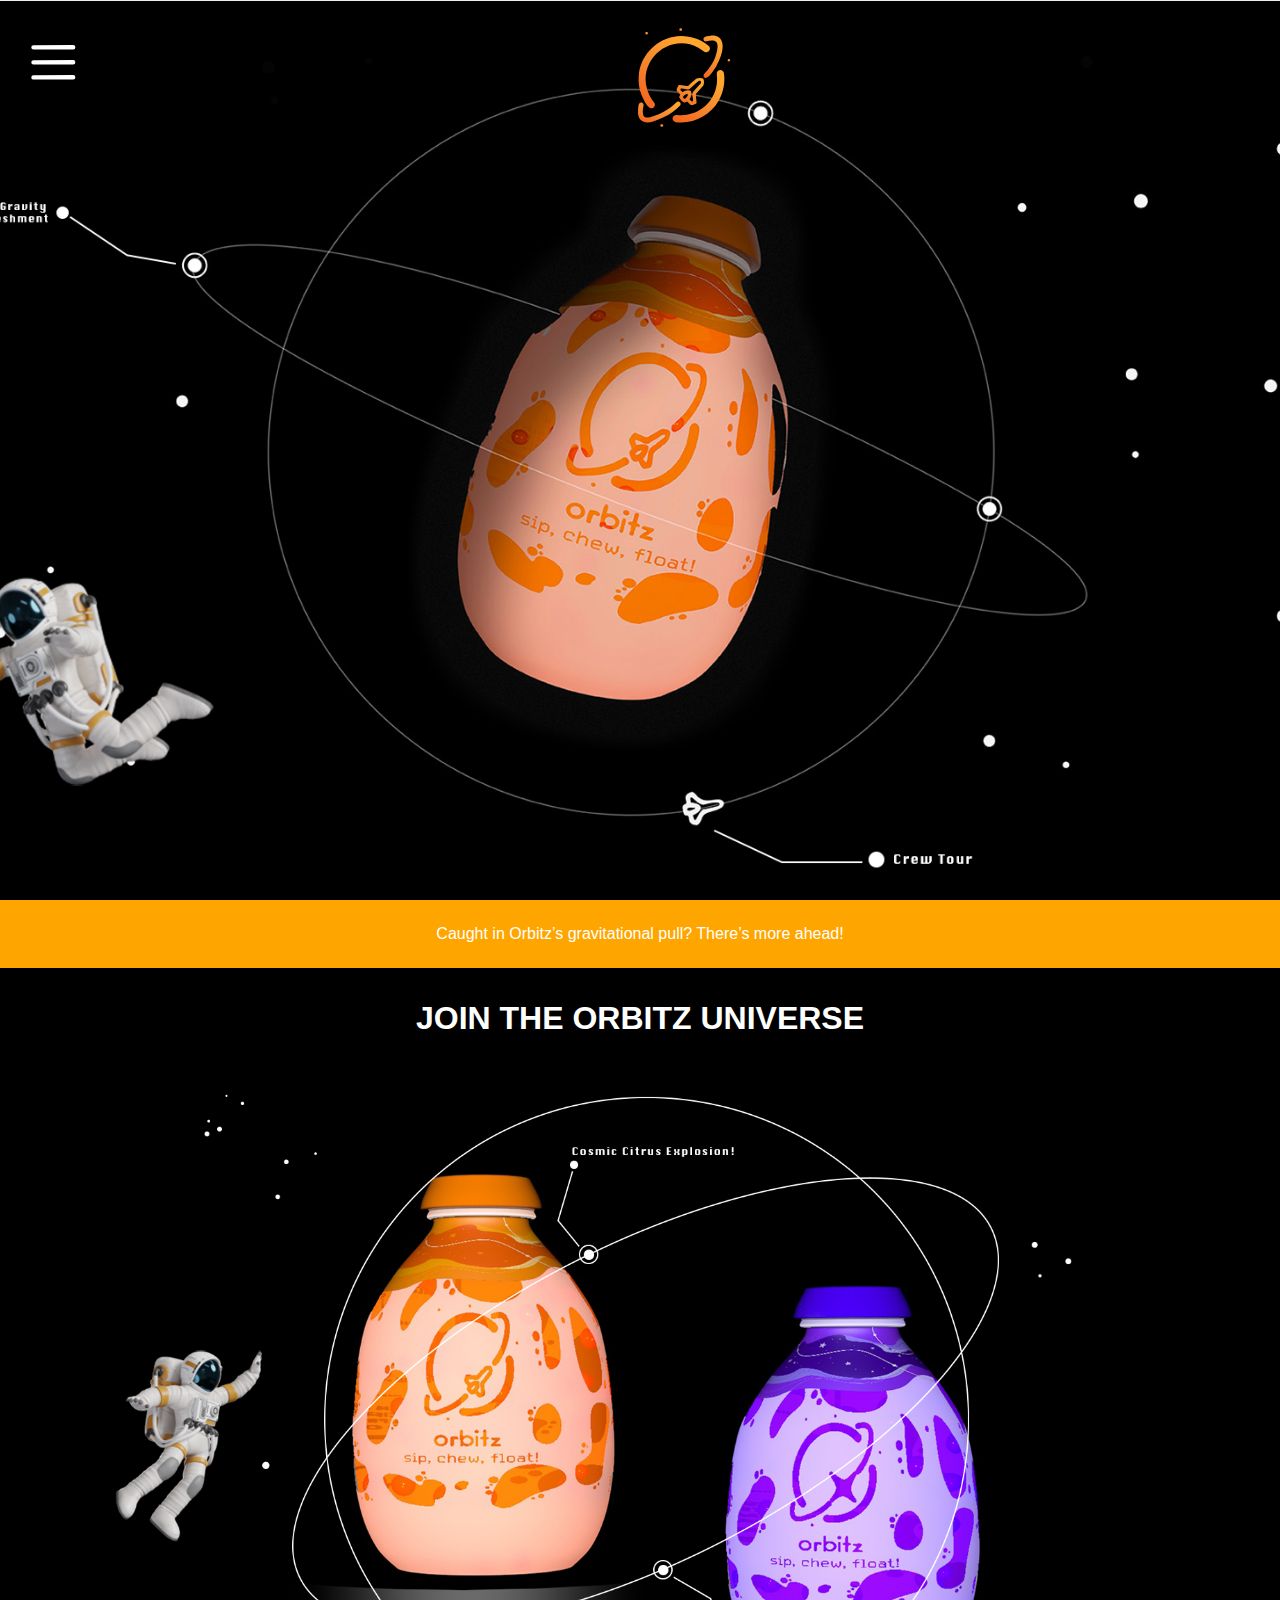
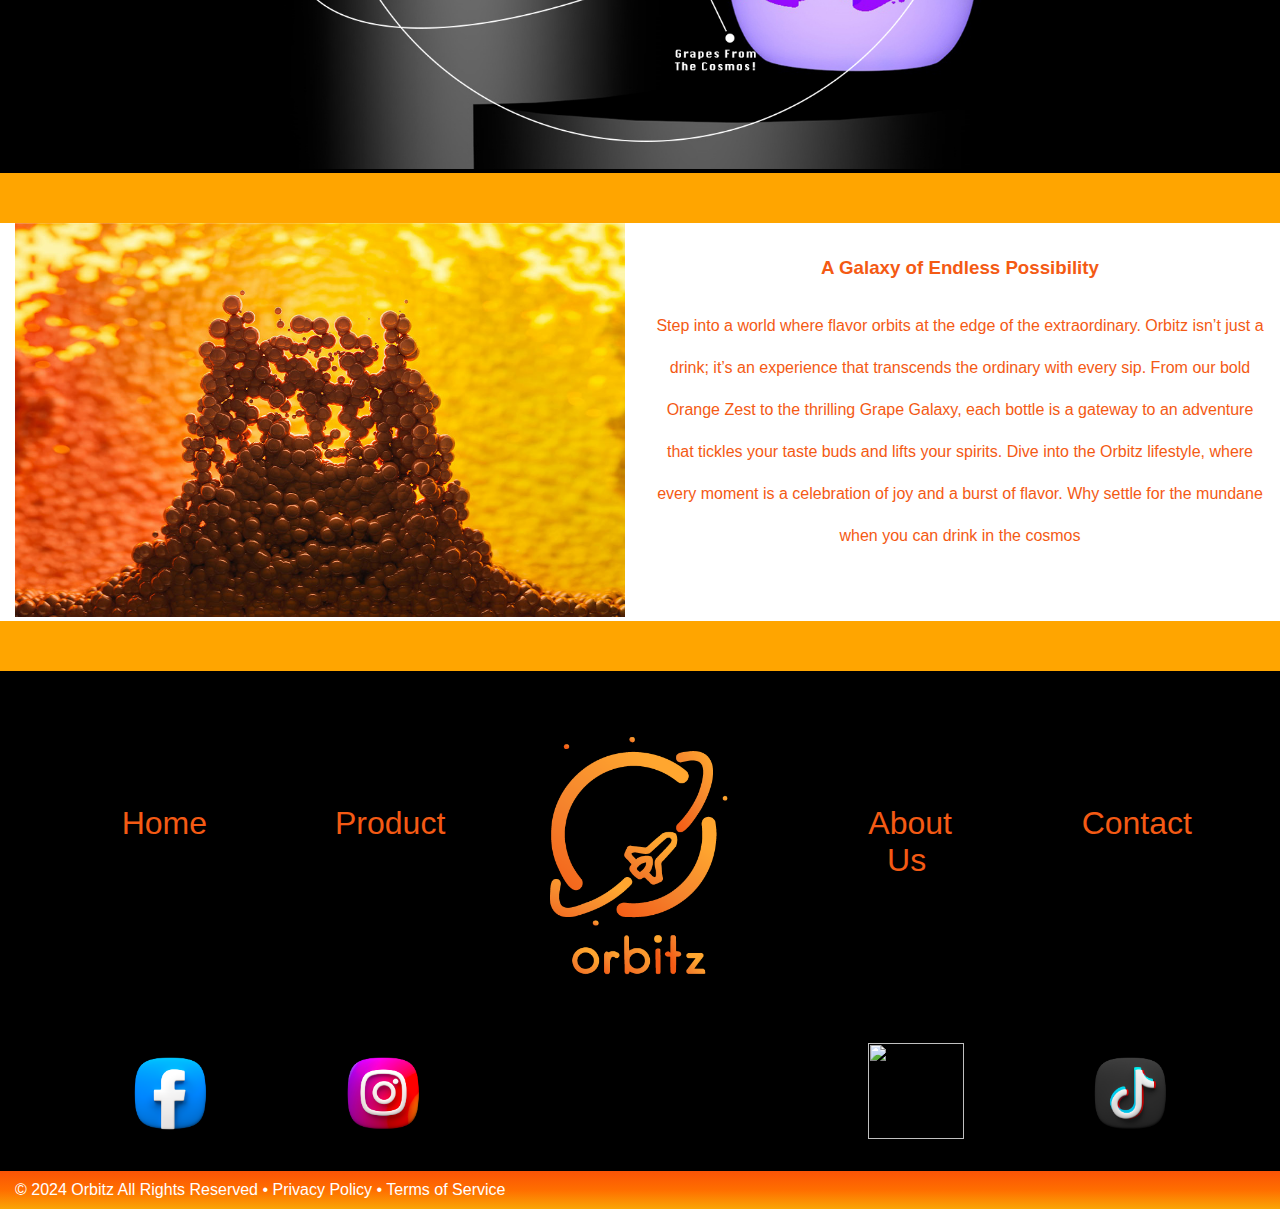
==== index.html @ f62c3085 "Updated the HTML and CSS for all pages" ====
<!DOCTYPE html> 
<html lang="en">

<!-- PAGE SET -->
<head>
<meta charset="UTF-8">
<meta name="viewport" content="width=device-width, initial-scale=1.0">
<title>Orbitz</title>

<!-- CSS LINKS -->
<link href="css/main.css" rel="stylesheet" type="text/css" media="screen">
<link href="css/grid.css" rel="stylesheet" type="text/css" media="screen">

<!-- FONTS -->
<link rel="stylesheet" href="https://use.typekit.net/qor8jmp.css">
<link rel="stylesheet" media="screen" href="https://fontlibrary.org//face/chicagoflf" type="text/css"/>

</head>

<!-- ORBITZ LANDING PAGE -->
<body  id="landing">
    <main>

        <!-- HEADER -->
<section id="hero">
    <header id="main_header" class="grid-con">
            <h2 class="hidden">Hero</h2>

        <nav id="main-nav" class="col-span-1">
            <h2 class="hidden">Main Navigation</h2>
            <input type="checkbox" id="hamburger">
            <label for="hamburger">
                <svg id="hamburger" data-name="Layer 1" xmlns="http://www.w3.org/2000/svg" version="1.1" viewBox="0 0 400 400">
                    <line id="top_line" data-name="top line" class="cls-1" x1="96.5" y1="121.8" x2="303.5" y2="121.4" stroke="#fff" stroke-linecap="round" stroke-miterlimit="10" stroke-width="23px"/>
                    <line id="mid_line" data-name="mid line" class="cls-1" x1="96.5" y1="200.2" x2="303.5" y2="199.8" stroke="#fff" stroke-linecap="round" stroke-miterlimit="10" stroke-width="23px"/>
                    <line id="bot_line" data-name="bot line" class="cls-1" x1="96.5" y1="278.6" x2="303.5" y2="278.2" stroke="#fff" stroke-linecap="round" stroke-miterlimit="10" stroke-width="23px"/>
                  </svg>
            </label>
            <div id="burger-con">
                <ul>
                    <li><a href="index.html">Home</a></li>
                    <li><a href="product.html">Product</a></li>
                    <li><a href="about.html">About Us</a></li>
                    <li><a href="contact.html">Contact</a></li>
                </ul>
            </div>
        </nav>
    <div id="logo_cont" class="grid-con col-start-2 col-span-2 m-col-start-6 ">
        <div id="logo" class="col-span-full">
            <img src="images/logo.svg" alt="orbitz_logo">
        </div>
    </div>
    </header>

</section>

    <!-- BREAK  -->
    <div class="break full-width-grid-con"> <p class="col-span-full">Caught in Orbitz’s gravitational pull? There’s more ahead!</p> </div>

    <!-- SECTION ORBITZ UNIVERSE -->
    <section class="grid-con">
        <h1 id="universe" class="col-span-full m-col-span-full">JOIN THE ORBITZ UNIVERSE</h2>
        <picture class="col-span-full m-col-span-full">
                <source srcset="images/desktop_cylin.jpg" media="(min-width: 768px)">
                <source srcset="images/mobile_cylin.jpg" media="(max-width: 767px)">
                <img src="images/desktop_cylin.jpg" alt="grape and orange flavour bottle display"> 
        </picture>
    </section>

    <!--BREAK-->    
    <div class="break full-width-grid-con"></div>
    
    <!-- SECTION ENDLESS POSSIBILITY -->
    <section id="possibility" class="grid-con">
        <h2 class="hidden">Endless Possibility</h2>

        <!-- Section Image -->
        <picture class="col-span-full l-col-start-1 l-col-span-6">
            <source srcset="images/possibility_desktop.jpg" media="(min-width: 768px)">
            <source srcset="images/possibility_mobile.jpg" media="(max-width: 767px)">
            <img id="bottle" src="images/possibility_mobile.jpg" alt="orbs meshing together"> 
    </picture>
        
        <!-- Section Paragraph -->
        <div class="bottle_tex col-span-full l-col-start-7 l-col-span-6">
        <h3 class="h3d">A Galaxy of Endless Possibility</h3>
        <p class="body2d">
            Step into a world where flavor orbits at the edge of the extraordinary. Orbitz isn’t just a drink; it’s an experience that transcends the ordinary with every sip. From our bold Orange Zest to the thrilling Grape Galaxy, each bottle is a gateway to an adventure that tickles your taste buds and lifts your spirits. Dive into the Orbitz lifestyle, where every moment is a celebration of joy and a burst of flavor. Why settle for the mundane when you can drink in the cosmos
        </p>
        </div>

    </section>


</main>

<!-- FOOTER -->
<footer>
<!--FOOTER BREAK-->    
<div class="break full-width-grid-con"></div>

    <!-- FOOTER LINKS -->
<div id="foot_mobile" class="grid-con">
    <div id="logo_cont" class="grid-con col-start-2 col-span-2">
        <div id="footer_logo" class="col-span-full">
            <img src="images/logo_wordmark.png" alt="orbitz_logo">
        </div>
    </div> 
</div>
        <!-- Footer Navigation -->
        <nav class="col-span-full grid-con">
            <a class= "foot_nav col-span-1 m-col-start-2" href="index.html">Home</a>
            <a class= "foot_nav col-start-2 col-span-1 m-col-start-4" href="product.html">Product</a>

            <img id="footer_logo_desk" class="m-col-start-6 m-col-span-2" src="images/logo_wordmark.png" alt="orbitz_logo">

            <a class= "foot_nav col-start-3 col-span-1 m-col-start-9" href="about.html">About Us</a>
            <a class= "foot_nav col-start-4 col-span-1 m-col-start-11" href="contact.html">Contact</a>
        </nav>

        <!-- Social Media -->
        <div class="col-span-full grid-con">
            <img src="images/fb.png" class= "foot_med col-span-1 m-col-start-2 m-col-span-2" href="#">
            <img src="images/ig.png" class= "foot_med col-start-2 col-span-1 m-col-start-4 m-col-span-2" href="#">
            <img src="images/x.png" class= "foot_med col-start-3 col-span-1 m-col-start-9 m-col-span-2" href="#">
            <img src="images/tt.png" class= "foot_med col-start-4 col-span-1 m-col-start-11 m-col-span-2" href="#">
        </div>
    </section>

    <!-- Legal Jargon -->
    <section class="legal grid-con">
        <h2 class="hidden"> Legal Jargon</h2>
        <p class="col-span-full">© 2024 Orbitz All Rights Reserved • Privacy Policy • Terms of Service </p>
    </section>

</footer>

</body>
<!-- END OF LANDING PAGE -->

<!-- JAVESCRIPT LINK -->
<script>src="js/main.js"</script>

</html>
---- css/main.css ----
/* GLOBAL */

 #hero {
    background: url(../images/mobile.jpg) no-repeat;
    background-size: cover;
    background-position: center;
    background-attachment: fixed;
    height: 100vh;
 }
  

 

 /* Font Styles */

body {
   font-family: 'sofia-pro-soft', sans-serif; 
}

h1 {
   font-family: 'chicagoflf', sans-serif; 
}

h2, h3, h4, h5, h6 {
   font-family: 'le-havre-rounded', sans-serif; 
}

p {
   font-family: 'sofia-pro-soft', sans-serif; 
}

.special-text {
   font-family: 'font-family-from-chicagoflf', serif;
}

 /* LANDING PAGE */

 #landing {
   background-color: #000;
   color: #F45A14;
 }

 /* MAIN NAV */
 
 #main-nav input, #burger-con {
    display: none;
 }

 #hamburger .cls-1 {
   stroke: #ffffff; 
   transition: stroke 0.3s ease; 
}

#hamburger:hover .cls-1 {
   stroke: #F45A14; 
   cursor: pointer;
}

 /* Sibling Selector */


#main-nav input:checked ~ #burger-con {
    display: block;
 }


 #main-nav input:checked ~ label svg {
   transform: rotate(90deg);
}
 
 #main-nav ul {
    list-style: none;
    padding: 0;
    margin: 0;
 }
 
 #main-nav ul li a {
    display: block;
    margin-left: 20px;
    padding: 10px 0 10px 0;
    text-align: left;
    color: #F45A14;
    text-decoration: none;
 }
 
 #main-nav ul li:last-child {
    margin-bottom: 10px;
 } 

 #hamburger {
    margin-top: 24px;
    max-width: 80px;
 }

 #logo_cont {
    margin: 24px 71px; 
 }
 #logo {
    max-width: 100px;
 }

 /* SECTION BREAK CONTAINER */

 .break {
    background-color: orange;
    color: #ffffff;
    padding: 25px;
    text-align: center;
    margin: 0px 0px;
 }

 /* SECTION 2 */

 #universe {
   margin: 32px;
   text-align: center;
   color: #ffffff;
 }

 #flavours {
   width: 955px;
   height: 808px;
 }


 /* SECTION 3 */

 #possibility {
   background-color: #ffffff;
 }
 .bottle_tex {
    margin: 24px 0px;
    text-align: center;
    line-height: 42px;
 }

 .h3d {
    margin-bottom: 16px;
 }

 /* FOOTER */

 #footer_logo_desk {
   display: none;
 }

 #footer_logo {
    max-width: 125px;
 }

 .foot_nav {
   margin-bottom: 24px;
   cursor: pointer;
   text-decoration: none;
   color: #F45A14;
   text-align: center;
 }

 .foot_med {
   height: 64px;
   width: 64px;
   cursor: pointer;
   margin: 30px;
 }

 .legal {
    padding: 10px 0px;
    background: rgb(250,83,6);
    background: linear-gradient(180deg, rgba(250,83,6,1) 0%, rgba(255,110,0,1) 50%, rgba(250,165,5,1) 100%);
    color: #ffffff;
 }


/* PRODUCT PAGE */
 
.carousel_cont {
    overflow: hidden; 
    position: relative;
}

.img_cont {
    width: 100%;
    height: 100%;
    overflow: hidden;
    border-radius: 50%;
    display: flex;
    transition: transform .5s ease-in-out; 
}

.img_cont img {
    width: 100%;
    height: auto;
    display: block;  
} 


.carousel_img {
    max-width: 100%;
    height: auto;
}

.arrow {
    background-color: white;
    border: none;
    cursor: pointer;
}

.left_arrow, .right_arrow {
    cursor: pointer; 
    border: none;
    border-radius: 50%;
}

.left_arrow {
    left: 130px;
}


.right_arrow {
    right: 130px;
}

#desc {
    margin: 24px;
    text-align: center;
}

.h2m {
    margin-bottom: 16px;
}

#round_cont {
    border-style: solid;
    border-width: 6px;
    border-radius: 31px;
    border-color: #626262;
    padding: 0;
    margin-bottom: 24px;
}

#items p {
    margin-left: 12px;
}

#numbers {
    background-color: #626262;
    border-top-right-radius: 21px;
    border-bottom-right-radius: 21px;
    border-top-left-radius: 0;
    border-bottom-left-radius: 0;
}

#numbers p {
    margin-left: 12px;
}

/* ABOUT US PAGE */

.about_cont {
    border-style: solid;
    border-width: 6px;
    border-radius: 31px;
    border-color: #626262;
    margin-bottom: 24px;
}


/* CONTACT US PAGE */

#email {
    margin-bottom: 32px;
}

#media_cont {
    margin: 0px 21px;
}
.social_cont {
    height: 53px;
    width: 53px;
}


/* Form */

  form label {
    display: inline-block;
    text-align: right;
  }
  
  input,
  textarea {
    box-sizing: border-box;
    border: 1px solid #999;
  }
  
  input:focus,
  textarea:focus {
    border-color: #000;
  }
  
  textarea {
    vertical-align: top;
    height: 8px;
  
    /* To allow users to resize any textarea vertically
       It works only on Chrome, Firefox and Safari */
    resize: vertical;
  }

  #name {
    border: 6px solid #ccc;
    border-radius: 31px;
  }

  #mail {
    border: 6px solid #ccc;
    border-radius: 31px;
  }

  #msg {
    border: 6px solid #ccc;
    border-radius: 31px;
    height: 76px;
  }

  #submit {
    border: 6px solid #ccc;
    border-radius: 31px;
  }

  #map {
    background: url(../images/mobile.jpg) no-repeat;
    background-size: cover;
    background-position: center;
    background-attachment: fixed;
    height: 100vh;
 }
---- css/grid.css ----
/* ---General rules - scales images, videos to size of container--- */
img, embed, object, video, picture {
    max-width: 100%; 
  }
  
  /* ---Change the way the box model works, tells the browser to account for any border and padding in the values you specify for an element's width and height.--- */
  
  html {
    box-sizing: border-box; 
  }
  
  *, *::before, *::after {
    box-sizing: inherit; 
  }
  
  /* ---Mini CSS reset--- */
  
  body, p, h1, h2, h3, h4, h5 {
     margin: 0px; 
     padding: 0px;
  }


  
  /* ---Utility Classes--- */
  
  .hidden {
     display: none;
  }

  
  /* ---Mobile Library Grid Styles--- */
  
  .full-width-grid-con {
     /* set this container as a grid, with 3 columns
     the other grid will sit in the middle column, this allows for overlapping content */
     display: grid; 
      grid-template-columns: 1fr minmax(0, 1200px) 1fr;  
  }
  
   .grid-con { 
     display: grid;
     grid-template-columns: repeat(4, minmax(0, 1fr));
     grid-column-gap: 16px;
     max-width: 1920px;
     margin: 0 auto;
     padding-left: 15px;
     padding-right: 15px;

  }
  
  .col-span-1	{grid-column: span 1 / span 1;}
  .col-span-2	{grid-column: span 2 / span 2;}
  .col-span-3	{grid-column: span 3 / span 3;}
  .col-span-4	{grid-column: span 4 / span 4;}
  .col-span-full {grid-column: 1 / -1;}
  
  .col-start-1	{grid-column-start: 1;}
  .col-start-2	{grid-column-start: 2;}
  .col-start-3	{grid-column-start: 3;}
  .col-start-4	{grid-column-start: 4;}
  
  .col-end-1	{grid-column-end: 1;}
  .col-end-2	{grid-column-end: 2;}
  .col-end-3	{grid-column-end: 3;}
  .col-end-4	{grid-column-end: 4;}
  .col-end-5	{grid-column-end: 5;}





 /* ---Tablet Library Grid Styles--- */
 @media screen and (min-width: 768px) { 

    .grid-con { 
        display: grid; 
        grid-template-columns: repeat(12, minmax(0, 1fr));
        grid-column-gap: 30px;
        padding-left: 15px;
        padding-right: 15px;
     }
     .m-col-span-full {grid-column: 1 / -1;}

 
 .m-col-span-1	{grid-column: span 1 / span 1;}
 .m-col-span-2	{grid-column: span 2 / span 2;}
 .m-col-span-3	{grid-column: span 3 / span 3;}
 .m-col-span-4	{grid-column: span 4 / span 4;}
 .m-col-span-5	{grid-column: span 5 / span 5;}
 .m-col-span-6	{grid-column: span 6 / span 6;}
 .m-col-span-7	{grid-column: span 7 / span 7;}
 .m-col-span-8	{grid-column: span 8 / span 8;}
 .m-col-span-9	{grid-column: span 9 / span 9;}
 .m-col-span-10 {grid-column: span 10 / span 10;}
 .m-col-span-11 {grid-column: span 11 / span 11;}
 .m-col-span-12 {grid-column: span 12 / span 12;}


 .m-col-start-1	{grid-column-start: 1;}
 .m-col-start-2	{grid-column-start: 2;}
 .m-col-start-3	{grid-column-start: 3;}
 .m-col-start-4	{grid-column-start: 4;}
 .m-col-start-5	{grid-column-start: 5;}
 .m-col-start-6	{grid-column-start: 6;}
 .m-col-start-7	{grid-column-start: 7;}
 .m-col-start-8	{grid-column-start: 8;}
 .m-col-start-9	{grid-column-start: 9;}
 .m-col-start-10	{grid-column-start: 10;}
 .m-col-start-11	{grid-column-start: 11;}
 .m-col-start-12	{grid-column-start: 12;}
 .m-col-start-13	{grid-column-start: 13;}

 .m-col-end-1	{grid-column-end: 1;}
 .m-col-end-2	{grid-column-end: 2;}
 .m-col-end-3	{grid-column-end: 3;}
 .m-col-end-4	{grid-column-end: 4;}
 .m-col-end-5	{grid-column-end: 5;}
 .m-col-end-6	{grid-column-end: 6;}
 .m-col-end-7	{grid-column-end: 7;}
 .m-col-end-8	{grid-column-end: 8;}
 .m-col-end-9	{grid-column-end: 9;}
 .m-col-end-10	{grid-column-end: 10;}
 .m-col-end-11	{grid-column-end: 11;}
 .m-col-end-12	{grid-column-end: 12;}
 .m-col-end-13	{grid-column-end: 13;}


   /* Hero */

   #hero {
      background: url(../images/desktop.jpg) no-repeat;
      background-size: cover;
      background-position: center;
      background-attachment: fixed;
      height: 100vh;
   }

 
 /* Footer */

 #foot_mobile {
   display: none;
}

.foot_nav {
   margin: 134px 0px;
   cursor: pointer;
   text-decoration: none;
   color: #F45A14;
   text-align: center;
   font-size: 32px;
 }

 #footer_logo_desk {
   margin: 64px 0px;
   display: block;
 }

 .foot_med {
   margin: 0px 0px 32px 0px;
   height: 96px;
   width: 96px;
 }
}

    

  /* ---Desktop Library Grid Styles--- */

@media screen and (min-width: 1200px) { 

    .grid-con { 
        display: grid; 
        grid-template-columns: repeat(12, minmax(0, 1fr));
        grid-column-gap: 30px;
        padding-left: 15px;
        padding-right: 15px;
     }
  
 
 .l-col-span-1	{grid-column: span 1 / span 1;}
 .l-col-span-2	{grid-column: span 2 / span 2;}
 .l-col-span-3	{grid-column: span 3 / span 3;}
 .l-col-span-4	{grid-column: span 4 / span 4;}
 .l-col-span-5	{grid-column: span 5 / span 5;}
 .l-col-span-6	{grid-column: span 6 / span 6;}
 .l-col-span-7	{grid-column: span 7 / span 7;}
 .l-col-span-8	{grid-column: span 8 / span 8;}
 .l-col-span-9	{grid-column: span 9 / span 9;}
 .l-col-span-10 {grid-column: span 10 / span 10;}
 .l-col-span-11 {grid-column: span 11 / span 11;}
 .l-col-span-12 {grid-column: span 12 / span 12;}
 .l-col-span-full {grid-column: 1 / -1;}

 .l-col-start-1	{grid-column-start: 1;}
 .l-col-start-2	{grid-column-start: 2;}
 .l-col-start-3	{grid-column-start: 3;}
 .l-col-start-4	{grid-column-start: 4;}
 .l-col-start-5	{grid-column-start: 5;}
 .l-col-start-6	{grid-column-start: 6;}
 .l-col-start-7	{grid-column-start: 7;}
 .l-col-start-8	{grid-column-start: 8;}
 .l-col-start-9	{grid-column-start: 9;}
 .l-col-start-10	{grid-column-start: 10;}
 .l-col-start-11	{grid-column-start: 11;}
 .l-col-start-12	{grid-column-start: 12;}
 .l-col-start-13	{grid-column-start: 13;}

 .l-col-end-1	{grid-column-end: 1;}
 .l-col-end-2	{grid-column-end: 2;}
 .l-col-end-3	{grid-column-end: 3;}
 .l-col-end-4	{grid-column-end: 4;}
 .l-col-end-5	{grid-column-end: 5;}
 .l-col-end-6	{grid-column-end: 6;}
 .l-col-end-7	{grid-column-end: 7;}
 .l-col-end-8	{grid-column-end: 8;}
 .l-col-end-9	{grid-column-end: 9;}
 .l-col-end-10	{grid-column-end: 10;}
 .l-col-end-11	{grid-column-end: 11;}
 .l-col-end-12	{grid-column-end: 12;}
 .l-col-end-13	{grid-column-end: 13;}

}
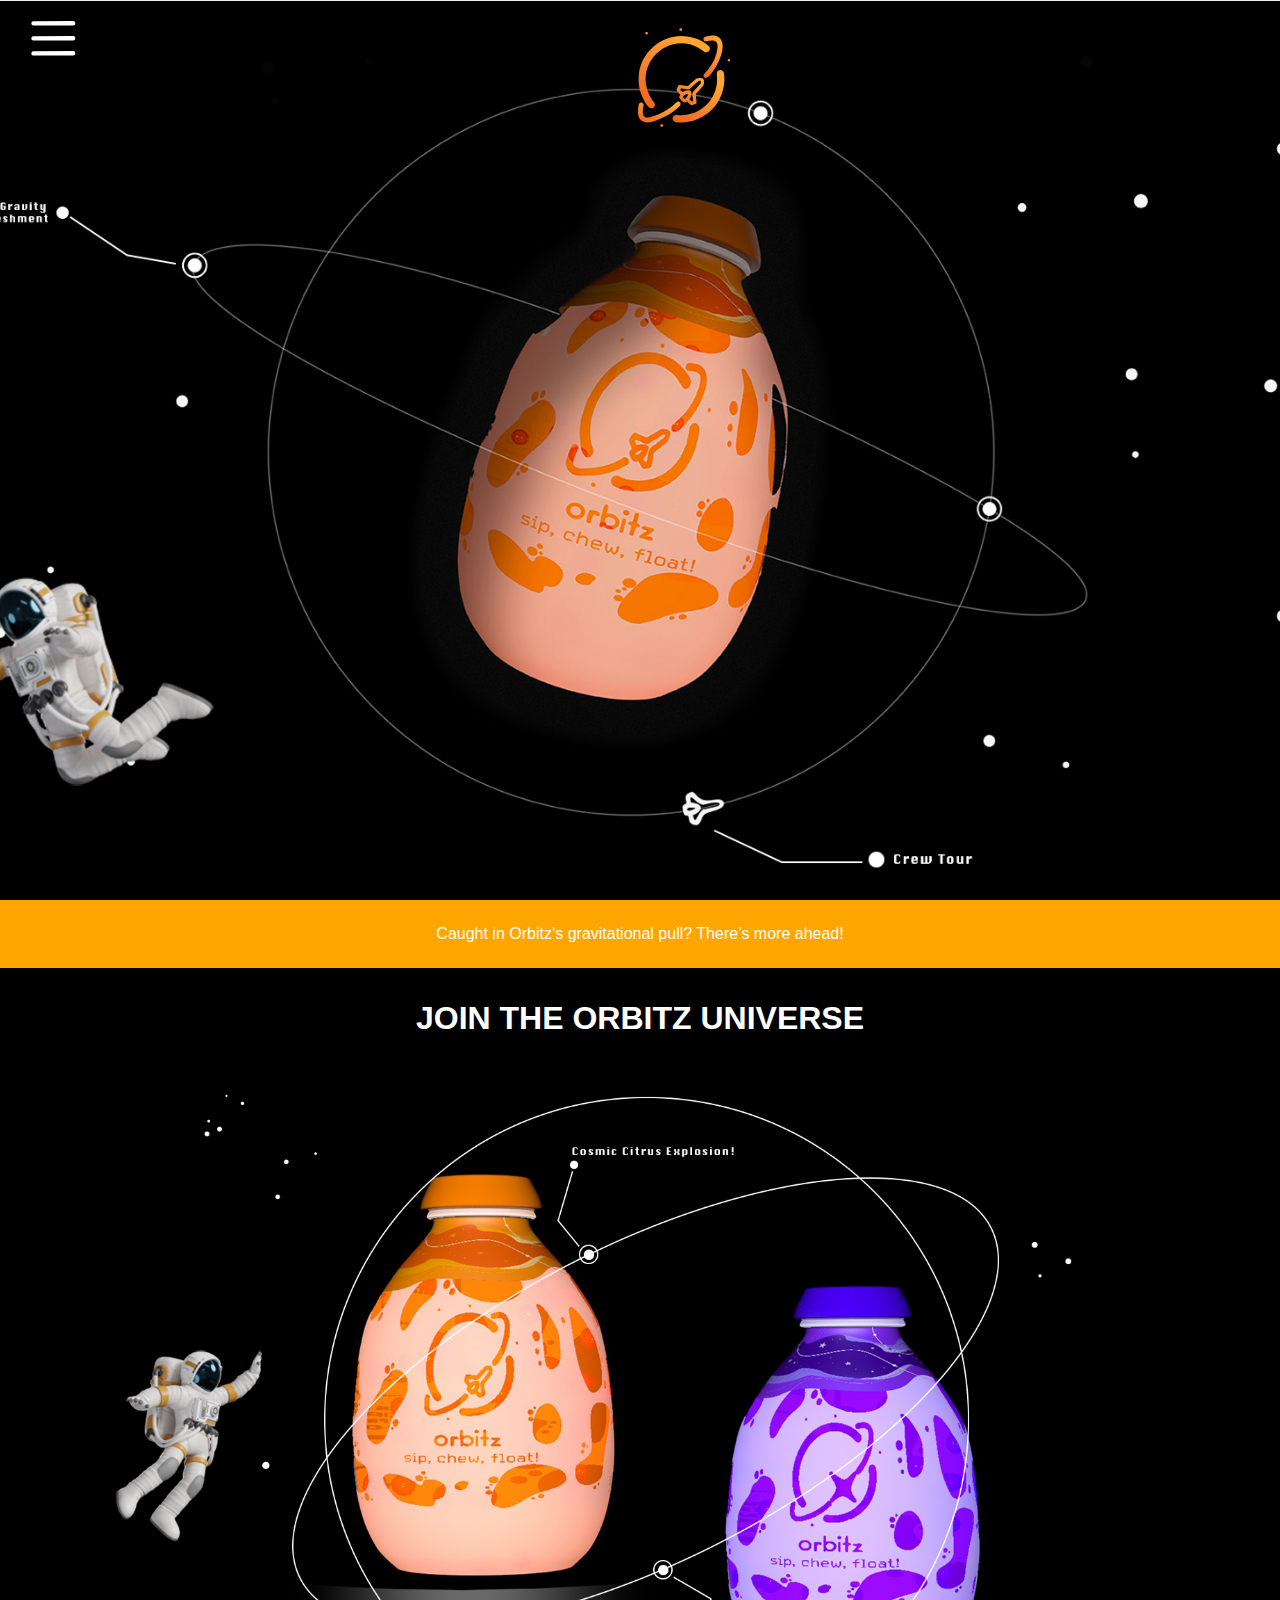
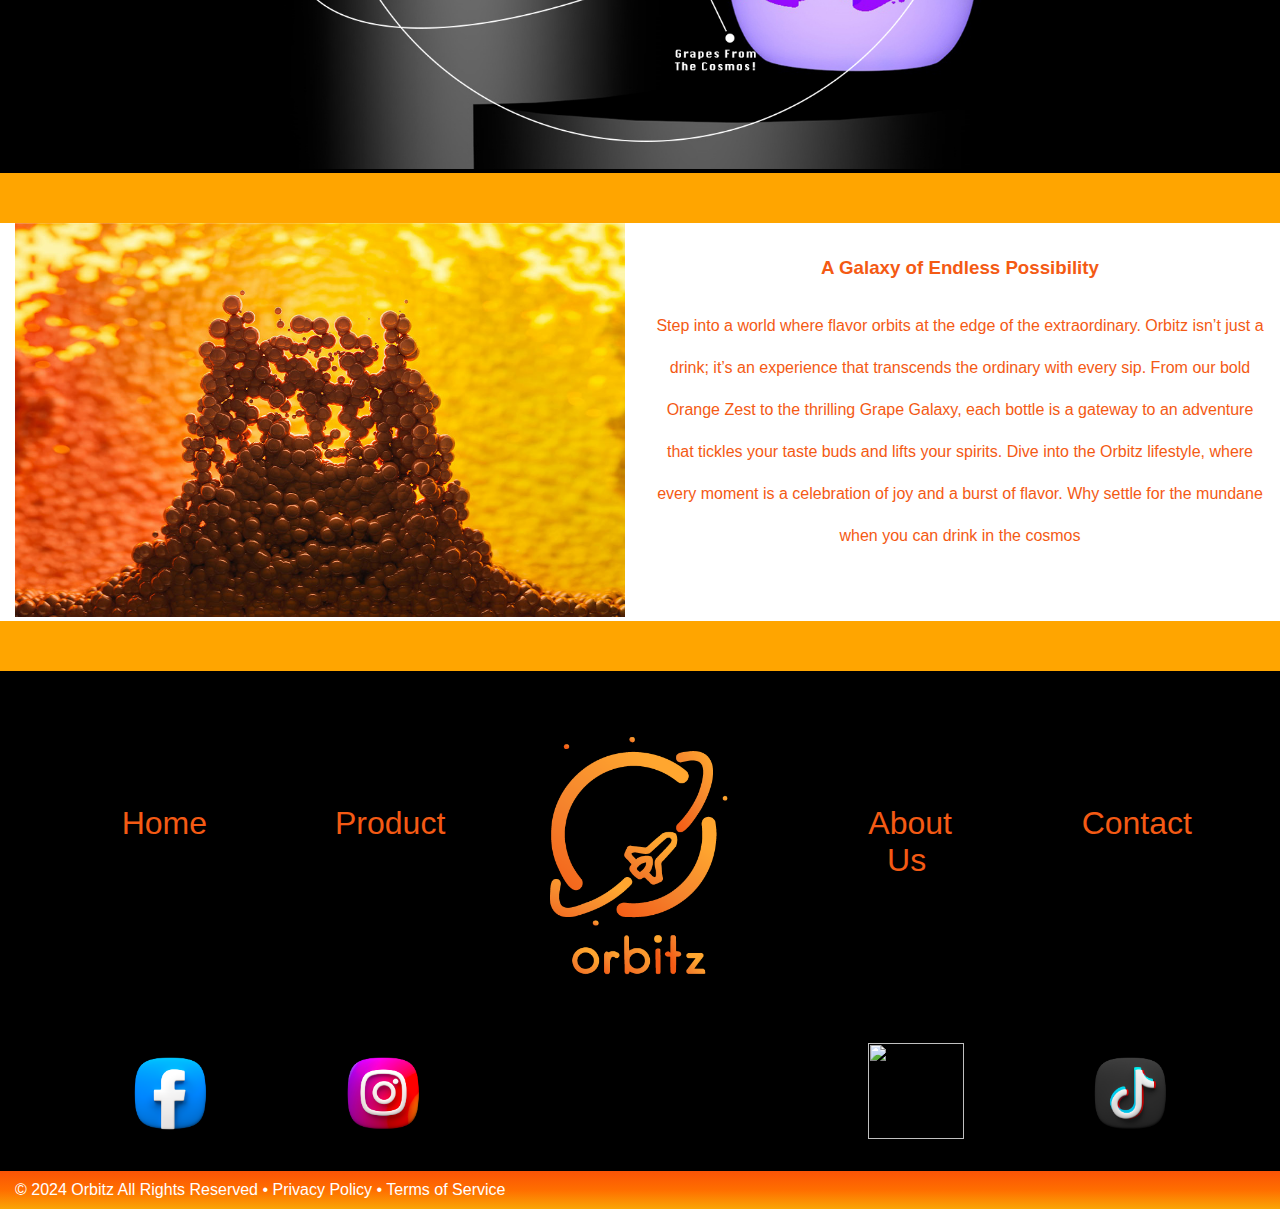
==== commit 3c1d3db8: "Finished About Us Page" ====
--- a/index.html
+++ b/index.html
@@ -18,7 +18,7 @@
 </head>
 
 <!-- ORBITZ LANDING PAGE -->
-<body  id="landing">
+<body  class="background">
     <main>
 
         <!-- HEADER -->
@@ -30,7 +30,7 @@
             <h2 class="hidden">Main Navigation</h2>
             <input type="checkbox" id="hamburger">
             <label for="hamburger">
-                <svg id="hamburger" data-name="Layer 1" xmlns="http://www.w3.org/2000/svg" version="1.1" viewBox="0 0 400 400">
+                <svg class="hamburger" data-name="Layer 1" xmlns="http://www.w3.org/2000/svg" version="1.1" viewBox="0 0 400 400">
                     <line id="top_line" data-name="top line" class="cls-1" x1="96.5" y1="121.8" x2="303.5" y2="121.4" stroke="#fff" stroke-linecap="round" stroke-miterlimit="10" stroke-width="23px"/>
                     <line id="mid_line" data-name="mid line" class="cls-1" x1="96.5" y1="200.2" x2="303.5" y2="199.8" stroke="#fff" stroke-linecap="round" stroke-miterlimit="10" stroke-width="23px"/>
                     <line id="bot_line" data-name="bot line" class="cls-1" x1="96.5" y1="278.6" x2="303.5" y2="278.2" stroke="#fff" stroke-linecap="round" stroke-miterlimit="10" stroke-width="23px"/>
--- a/css/main.css
+++ b/css/main.css
@@ -35,7 +35,7 @@
 
  /* LANDING PAGE */
 
- #landing {
+.background {
    background-color: #000;
    color: #F45A14;
  }
@@ -46,14 +46,12 @@
     display: none;
  }
 
- #hamburger .cls-1 {
-   stroke: #ffffff; 
-   transition: stroke 0.3s ease; 
-}
+
 
 #hamburger:hover .cls-1 {
    stroke: #F45A14; 
    cursor: pointer;
+   transition: stroke 0.3s ease; 
 }
 
  /* Sibling Selector */
@@ -140,6 +138,10 @@
 
  /* FOOTER */
 
+ .footer_black {
+   background-color: #000;
+ }
+
  #footer_logo_desk {
    display: none;
  }
@@ -181,8 +183,6 @@
 .img_cont {
     width: 100%;
     height: 100%;
-    overflow: hidden;
-    border-radius: 50%;
     display: flex;
     transition: transform .5s ease-in-out; 
 }
@@ -191,6 +191,7 @@
     width: 100%;
     height: auto;
     display: block;  
+    margin: 16px 0px;
 } 
 
 
@@ -200,70 +201,149 @@
 }
 
 .arrow {
-    background-color: white;
-    border: none;
-    cursor: pointer;
-}
-
-.left_arrow, .right_arrow {
-    cursor: pointer; 
-    border: none;
-    border-radius: 50%;
+   margin: 16px;
+   background-color: white;
+   border: none;
+   cursor: pointer;
 }
 
 .left_arrow {
-    left: 130px;
-}
-
-
+   margin-left: 40px;
+   margin-right: 16px;
+}
 .right_arrow {
-    right: 130px;
-}
-
-#desc {
-    margin: 24px;
-    text-align: center;
+   margin-left: 16px;
+   margin-right: 40px;
+}
+.desc {
+   margin: 24px 0px;
+   text-align: center;
+   color: #F45A14;
 }
 
 .h2m {
-    margin-bottom: 16px;
+   margin-bottom: 16px;
+   color: #F45A14;
+}
+
+.flavours {
+   display: hidden;
+}
+
+.fruit {
+   border-radius: 50%;
+   border: 2px #000 solid;
+   width: 48px;
+   height: 48px;
+   padding: 4px;
+}
+
+.soon {
+   opacity: 0.5;
+}
+
+#orange_cap {
+   margin-bottom: 24px;
 }
 
 #round_cont {
     border-style: solid;
     border-width: 6px;
     border-radius: 31px;
-    border-color: #626262;
+    border-color: #F45A14;
     padding: 0;
     margin-bottom: 24px;
 }
 
 #items p {
+    color: #F45A14;
     margin-left: 12px;
 }
 
 #numbers {
-    background-color: #626262;
-    border-top-right-radius: 21px;
-    border-bottom-right-radius: 21px;
-    border-top-left-radius: 0;
-    border-bottom-left-radius: 0;
+   color: white;
+   background: rgb(250,83,6);
+   background: linear-gradient(180deg, rgba(250,83,6,1) 0%, rgba(255,110,0,1) 50%, rgba(250,165,5,1) 100%);
+   border-top-right-radius: 21px;
+   border-bottom-right-radius: 21px;
+   border-top-left-radius: 0;
+   border-bottom-left-radius: 0;
 }
 
 #numbers p {
     margin-left: 12px;
 }
 
+#meet_orbi {
+   background-color: #F8E0C4;
+}
+
+
+#orbi {
+   max-width: 300px;
+   margin: 32px;
+  
+}
+
 /* ABOUT US PAGE */
+
+#astro {
+   background: url(../images/about_hero_mobile.jpg) no-repeat;
+   background-size: cover;
+   background-position: center;
+   background-attachment: fixed;
+   height: 100vh;
+}
+
+.different {
+   text-align: center;
+   color: #F45A14;
+}
+
+.about_space {
+   display: flex;
+}
+
+.about_sec {
+   margin: 12px;
+}
 
 .about_cont {
     border-style: solid;
-    border-width: 6px;
-    border-radius: 31px;
-    border-color: #626262;
+    border-width: 2px;
+    border-radius: 31px;
+    border-color:#F45A14;
     margin-bottom: 24px;
-}
-
+    font-size: 14px;
+    margin: 4px;
+}
+
+.about_cont img {
+   max-width: 100px;
+}
+
+#journey {
+   text-align: center;
+   padding: 32px 24px;
+   background-color: #ffffff;
+}
+
+.journey_tex {
+   margin: 24px;
+   line-height: 32px;
+}
+
+#process {
+   text-align: center;
+   font-size: 60px;
+   margin: 24px;
+}
+
+.process_tex {
+   text-align: center;
+   margin: 24px;
+   line-height: 32px;
+}
 
 /* CONTACT US PAGE */
 
--- a/css/grid.css
+++ b/css/grid.css
@@ -71,7 +71,7 @@
 
 
  /* ---Tablet Library Grid Styles--- */
- @media screen and (min-width: 768px) { 
+ @media screen and (min-width: 868px) { 
 
     .grid-con { 
         display: grid; 
@@ -136,7 +136,21 @@
       height: 100vh;
    }
 
+   #astro {
+      background: url(../images/about_hero_desktop.jpg) no-repeat;
+      background-size: cover;
+      background-position: center;
+      background-attachment: fixed;
+      height: 100vh;
+   }
+
  
+/* Products */
+
+.flavours {
+   display: block;
+}
+
  /* Footer */
 
  #foot_mobile {
@@ -162,7 +176,11 @@
    height: 96px;
    width: 96px;
  }
-}
+
+}
+
+
+
 
     
 
@@ -221,4 +239,15 @@
  .l-col-end-12	{grid-column-end: 12;}
  .l-col-end-13	{grid-column-end: 13;}
 
+
+/* Product */
+.fruit {
+   border-radius: 50%;
+   border: 2px #000 solid;
+   width: 88px;
+   height: 88px;
+   padding: 8px;
+   margin: 16px;
+}
+
 }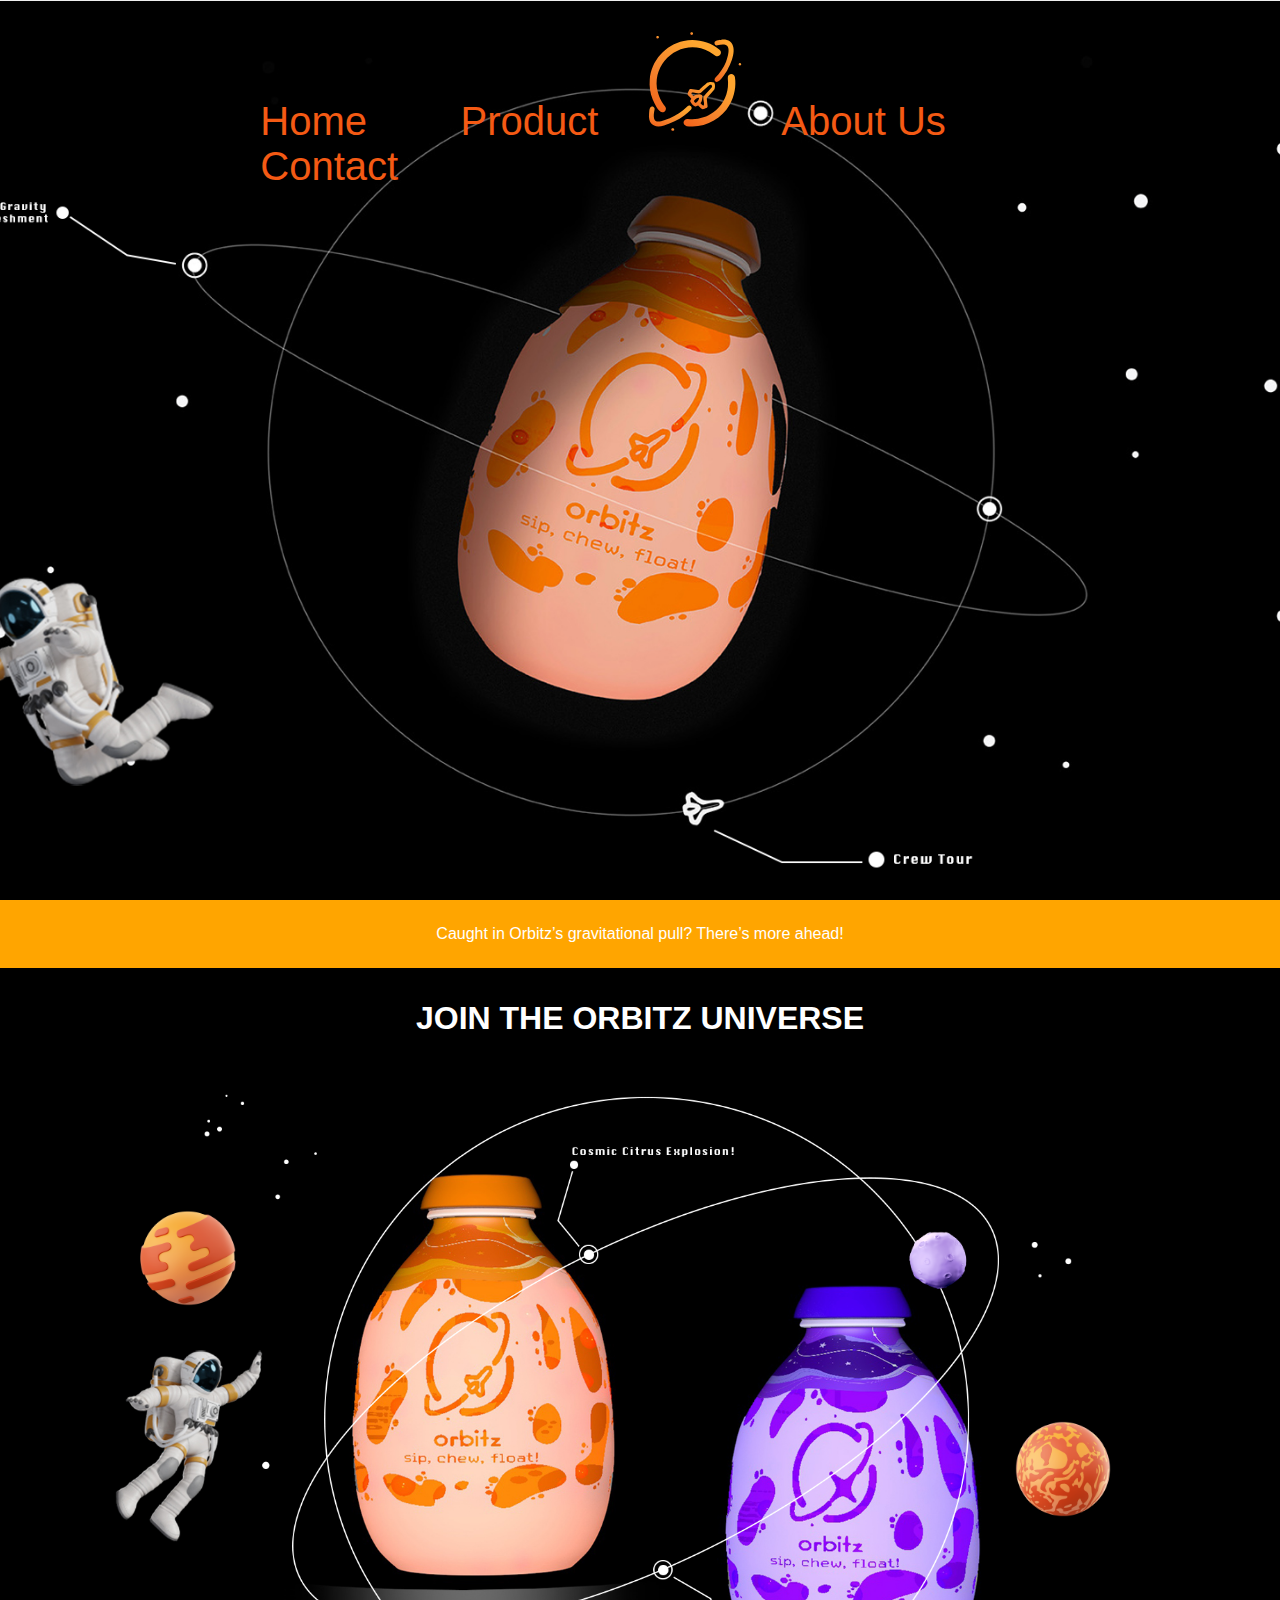
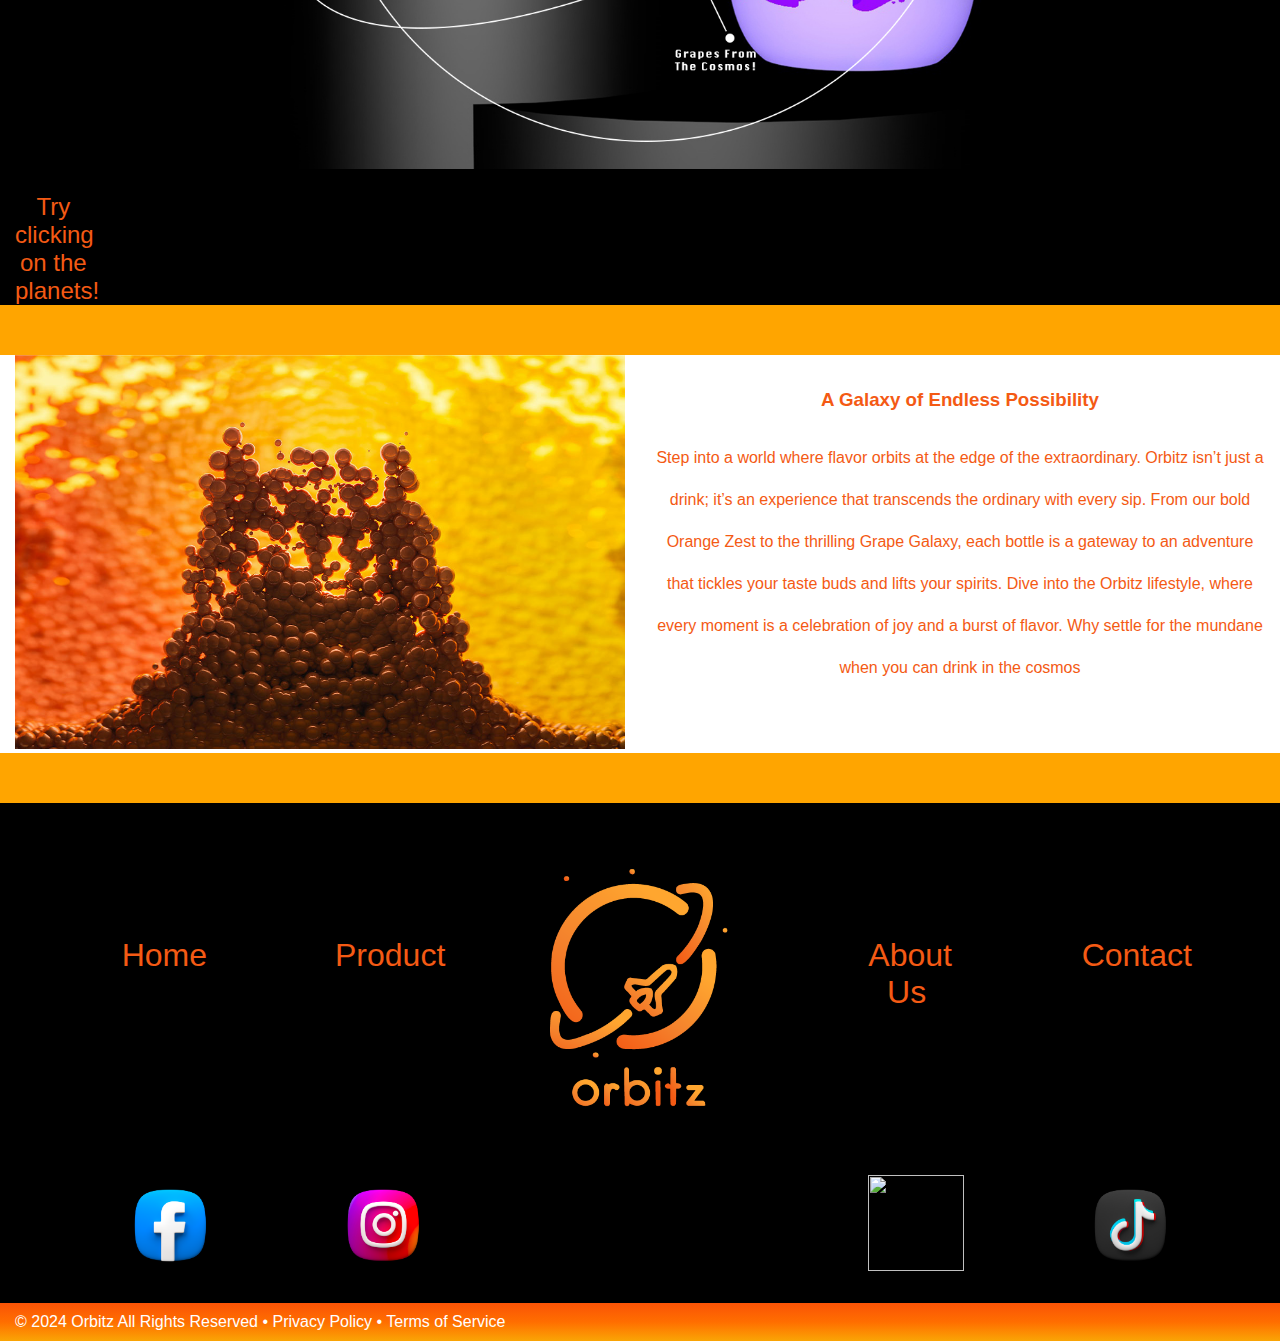
==== commit de8b96d9: "final commit" ====
--- a/index.html
+++ b/index.html
@@ -24,28 +24,20 @@
         <!-- HEADER -->
 <section id="hero">
     <header id="main_header" class="grid-con">
-            <h2 class="hidden">Hero</h2>
-
-        <nav id="main-nav" class="col-span-1">
+        <nav id="main-nav" class="col-span-1 l-col-end-12 l-col-span-9">
             <h2 class="hidden">Main Navigation</h2>
-            <input type="checkbox" id="hamburger">
-            <label for="hamburger">
-                <svg class="hamburger" data-name="Layer 1" xmlns="http://www.w3.org/2000/svg" version="1.1" viewBox="0 0 400 400">
-                    <line id="top_line" data-name="top line" class="cls-1" x1="96.5" y1="121.8" x2="303.5" y2="121.4" stroke="#fff" stroke-linecap="round" stroke-miterlimit="10" stroke-width="23px"/>
-                    <line id="mid_line" data-name="mid line" class="cls-1" x1="96.5" y1="200.2" x2="303.5" y2="199.8" stroke="#fff" stroke-linecap="round" stroke-miterlimit="10" stroke-width="23px"/>
-                    <line id="bot_line" data-name="bot line" class="cls-1" x1="96.5" y1="278.6" x2="303.5" y2="278.2" stroke="#fff" stroke-linecap="round" stroke-miterlimit="10" stroke-width="23px"/>
-                  </svg>
-            </label>
+            <button id="button"></button>
             <div id="burger-con">
                 <ul>
-                    <li><a href="index.html">Home</a></li>
-                    <li><a href="product.html">Product</a></li>
-                    <li><a href="about.html">About Us</a></li>
-                    <li><a href="contact.html">Contact</a></li>
+                    <li class="l-col-start-2 l-col-span-1"><a href="index.html">Home</a></li>
+                    <li class="l-col-start- l-col-span-1"><a href="product.html">Product</a></li>
+                    <img id="logo_desktop" src="images/logo.svg" alt="orbitz_logo">
+                    <li class="l-col-start-9 l-col-span-1"><a href="about.html">About Us</a></li>
+                    <li class="l-col-start-11 l-col-span-1"><a href="contact.html">Contact</a></li>
                 </ul>
             </div>
         </nav>
-    <div id="logo_cont" class="grid-con col-start-2 col-span-2 m-col-start-6 ">
+    <div id="logo_cont" class="grid-con col-start-2 col-span-2 m-col-start-6">
         <div id="logo" class="col-span-full">
             <img src="images/logo.svg" alt="orbitz_logo">
         </div>
@@ -57,14 +49,35 @@
     <!-- BREAK  -->
     <div class="break full-width-grid-con"> <p class="col-span-full">Caught in Orbitz’s gravitational pull? There’s more ahead!</p> </div>
 
+    
     <!-- SECTION ORBITZ UNIVERSE -->
     <section class="grid-con">
         <h1 id="universe" class="col-span-full m-col-span-full">JOIN THE ORBITZ UNIVERSE</h2>
-        <picture class="col-span-full m-col-span-full">
-                <source srcset="images/desktop_cylin.jpg" media="(min-width: 768px)">
-                <source srcset="images/mobile_cylin.jpg" media="(max-width: 767px)">
-                <img src="images/desktop_cylin.jpg" alt="grape and orange flavour bottle display"> 
-        </picture>
+        <div class="universe_cont col-span-full">
+            <picture id="universe_img" class="col-span-full m-col-span-full">
+                    <source srcset="images/desktop_cylin.jpg" media="(min-width: 768px)">
+                    <source srcset="images/mobile_cylin.jpg" media="(max-width: 767px)">
+                    <img src="images/desktop_cylin.jpg" alt="grape and orange flavour bottle display"> 
+            </picture>
+        <nav id="hot_spot_nav">
+            <li>
+                <a
+                 href="#lightbox" data-hotSpotIndex="0" id="hot_spot_1" class="hot_spot">
+                </a>
+            </li>
+            <li>
+                <a
+                    href="#lightbox" data-hotSpotIndex="1" id="hot_spot_2" class="hot_spot">
+                </a>
+            </li>
+            <li>
+                <a href="#lightbox" data-hotSpotIndex="2" id="hot_spot_3" class="hot_spot"></a>
+            </li>
+        </nav>
+        </div>
+
+        <div class="info_box" id="info">Try clicking on the planets!</div>
+    
     </section>
 
     <!--BREAK-->    
@@ -134,11 +147,19 @@
     </section>
 
 </footer>
+<section class="lightbox" id="lightbox">
+       
+    <a href="" class="lightbox_close">x</a>
 
+    <article>
+        <h3 class="lb_heading">Name</h3>
+    </article>
+</section>
+<script src="js/main.js"></script>
 </body>
 <!-- END OF LANDING PAGE -->
 
 <!-- JAVESCRIPT LINK -->
-<script>src="js/main.js"</script>
+
 
 </html>--- a/css/main.css
+++ b/css/main.css
@@ -41,18 +41,61 @@
  }
 
  /* MAIN NAV */
+
+ .black_header {
+   background-color: #000;
+ }
  
  #main-nav input, #burger-con {
     display: none;
  }
 
-
-
-#hamburger:hover .cls-1 {
-   stroke: #F45A14; 
-   cursor: pointer;
-   transition: stroke 0.3s ease; 
-}
+ #main-nav button {
+   width: 50px;
+   height: 50px;
+   background: url(../images/burger.svg) no-repeat center;
+   margin-top: 15px;
+   margin-bottom: 20px;
+   transition: all .5s ease;
+   border: 0;
+}
+
+#main-nav button.expanded {
+   transform: rotate(90deg);
+}
+
+#burger-con {
+   margin-top: 20px;
+   margin-bottom: 20px;
+   display: none;
+}
+
+#burger-con.slide-toggle {
+   display: block;
+}
+
+#main-nav ul {
+   list-style: none;
+   padding: 0;
+   margin: 0;
+}
+
+#main-nav ul li a {
+   display: block;
+   padding: 10px 0 10px 0;
+   text-align: center;
+   color: #F45A14;
+}
+
+#main-nav ul li a:hover {
+   color: #F45A14;
+}
+
+
+#main-nav ul li:last-child {
+   margin-bottom: 10px;
+}
+
 
  /* Sibling Selector */
 
@@ -90,12 +133,23 @@
     max-width: 80px;
  }
 
+ #button {
+   display: block;
+ }
+
  #logo_cont {
     margin: 24px 71px; 
  }
  #logo {
     max-width: 100px;
  }
+
+ #logo_cont_desktop {
+   display: none; 
+}
+#logo_desktop {
+   display: none;
+}
 
  /* SECTION BREAK CONTAINER */
 
@@ -119,6 +173,128 @@
    width: 955px;
    height: 808px;
  }
+
+.universe_cont {
+   position: relative;
+   width: 100%;
+}
+
+#universe_img {
+   max-width: 100%;
+   height: auto;
+}
+
+#hot_spot_nav {
+   list-style-type: none;
+}
+
+.hot_spot {
+   position: absolute;
+   width: 96px; 
+   height: 96px; 
+   background-color: transparent; 
+   cursor: pointer;
+   background-size: cover;
+}
+
+#hot_spot_1 {
+   top: 50%;
+   left: 80%;
+   background-image: url('../images/planet.png');
+}
+
+#hot_spot_2 {
+   top: 20%;
+   left: 10%;
+   background-image: url('../images/planet2.png');
+}
+
+#hot_spot_3 {
+   top: 20%;
+   left: 70%;
+   background-image: url('../images/planet3.png');
+}
+
+.info_box {
+   margin-top: 20px;
+}
+
+#info {
+   font-size: 24px;
+   text-align: center;
+}
+
+/* Lightboxes */
+.lightbox { 
+   width: 100vw; 
+   height: 100vh; 
+
+   position: absolute;
+   top: 0;
+   left: 0;
+
+   background-color: rgba(0, 0, 0, 0.85);
+   background-image: url('../images/astro_lax.png');
+   background-repeat: no-repeat;
+
+   background-size: 60vh; 
+   background-position: 40px bottom;
+
+   z-index: 5000;
+
+   display: none;
+}
+
+
+.lightbox_close {
+   position: relative;
+   top: 20px;
+   left: 95%;
+
+   color: white;
+   font-size: 24px;
+
+   text-decoration: none;
+
+   font-weight: bold;
+}
+
+.lightbox_close:hover { opacity: 0.5; color:#F45A14; }
+
+.lightbox article {
+   width: 55%;
+   margin-left: 40%;
+   padding-top: 50px;
+}
+
+.lb_text, .lb_heading { 
+   text-align: left; }
+
+.lb_text {
+   line-height: 1.6 !important;
+    margin-left: 0;
+    padding-top: 2em;
+   margin-left: 0;
+}
+
+.lightbox:target { display: block; }
+
+article { padding: 20px; }
+
+article h3  {
+   font-size: 2em;
+   text-align: center;
+   margin-bottom: 14px;
+}
+
+
+article p {
+   width: 80%;
+   font-size: 18px;
+   line-height: 1.2;
+   text-align: center;
+   margin: 0 auto;
+}
 
 
  /* SECTION 3 */
@@ -347,6 +523,25 @@
 
 /* CONTACT US PAGE */
 
+#contact {
+   color: #F45A14;
+}
+
+#hero_contact {
+   background: url(../images/background_orange.jpg) no-repeat;
+   background-size: cover;
+   background-position: center;
+   height: 1000px;
+}
+
+.h1_contact {
+   margin-bottom: 24px;
+}
+
+.contact_tex {
+   margin-bottom: 56px;
+}
+
 #email {
     margin-bottom: 32px;
 }
@@ -357,8 +552,12 @@
 .social_cont {
     height: 53px;
     width: 53px;
-}
-
+    margin-bottom: 64px;
+}
+
+.reach {
+   color: white;
+}
 
 /* Form */
 
@@ -381,15 +580,13 @@
   textarea {
     vertical-align: top;
     height: 8px;
-  
-    /* To allow users to resize any textarea vertically
-       It works only on Chrome, Firefox and Safari */
     resize: vertical;
   }
 
   #name {
     border: 6px solid #ccc;
     border-radius: 31px;
+    padding: 16px;
   }
 
   #mail {
@@ -404,16 +601,28 @@
   }
 
   #submit {
-    border: 6px solid #ccc;
+    border: 6px solid #F45A14;
     border-radius: 31px;
-  }
-
-  #map {
-    background: url(../images/mobile.jpg) no-repeat;
-    background-size: cover;
-    background-position: center;
-    background-attachment: fixed;
-    height: 100vh;
- }
+    background-color: #ffffff;
+    color: #F45A14;
+  }
+
+  #submit:hover {
+   background: rgb(250,83,6);
+   background: linear-gradient(180deg, rgba(250,83,6,1) 0%, rgba(255,110,0,1) 50%, rgba(250,165,5,1) 100%);
+   color: white;
+  }
+
+  #submit:visited::before {
+   background-color: #F45A14;
+   color: white;
+   content: 'Sent!';
+  }
+
+
+
+  
+
+
 
   --- a/css/grid.css
+++ b/css/grid.css
@@ -125,6 +125,11 @@
  .m-col-end-12	{grid-column-end: 12;}
  .m-col-end-13	{grid-column-end: 13;}
 
+
+    /* Nav */
+     #hamburger {
+      display: none;
+     }
 
    /* Hero */
 
@@ -240,6 +245,66 @@
  .l-col-end-13	{grid-column-end: 13;}
 
 
+ /* Nav */
+
+ #sticky-nav-con {
+   position: sticky;
+   top: 0px;
+   background-color: #fff;
+   border-bottom: solid 1px #c3c3c3;
+   z-index: 1;
+}
+
+#logo {
+   display: none;
+}
+
+#logo_cont_desktop {
+   margin: 24px; 
+}
+#logo_desktop {
+   display: inline;
+   max-width: 100px;
+}
+
+#button {
+   display: none;
+}
+
+#burger-con {
+   margin-bottom: 20px;
+   display: block;
+   font-size: 16px;
+   margin-top: 28px;
+}
+
+#burger-con ul li, #burger-con ul li:first-child {
+   border: none;
+   display: inline;
+   margin-right: 25px;
+}
+
+#main-nav ul li a {
+   display: inline;
+   font-size: 40px;
+   margin: 32px;
+}
+
+#burger-con ul li {
+   margin-right: 10px;
+}
+
+#burger-con ul li:last-child {
+   margin-right: 0px;
+}
+
+#main-header {
+   height: 110px;
+}
+
+
+
+
 /* Product */
 .fruit {
    border-radius: 50%;
